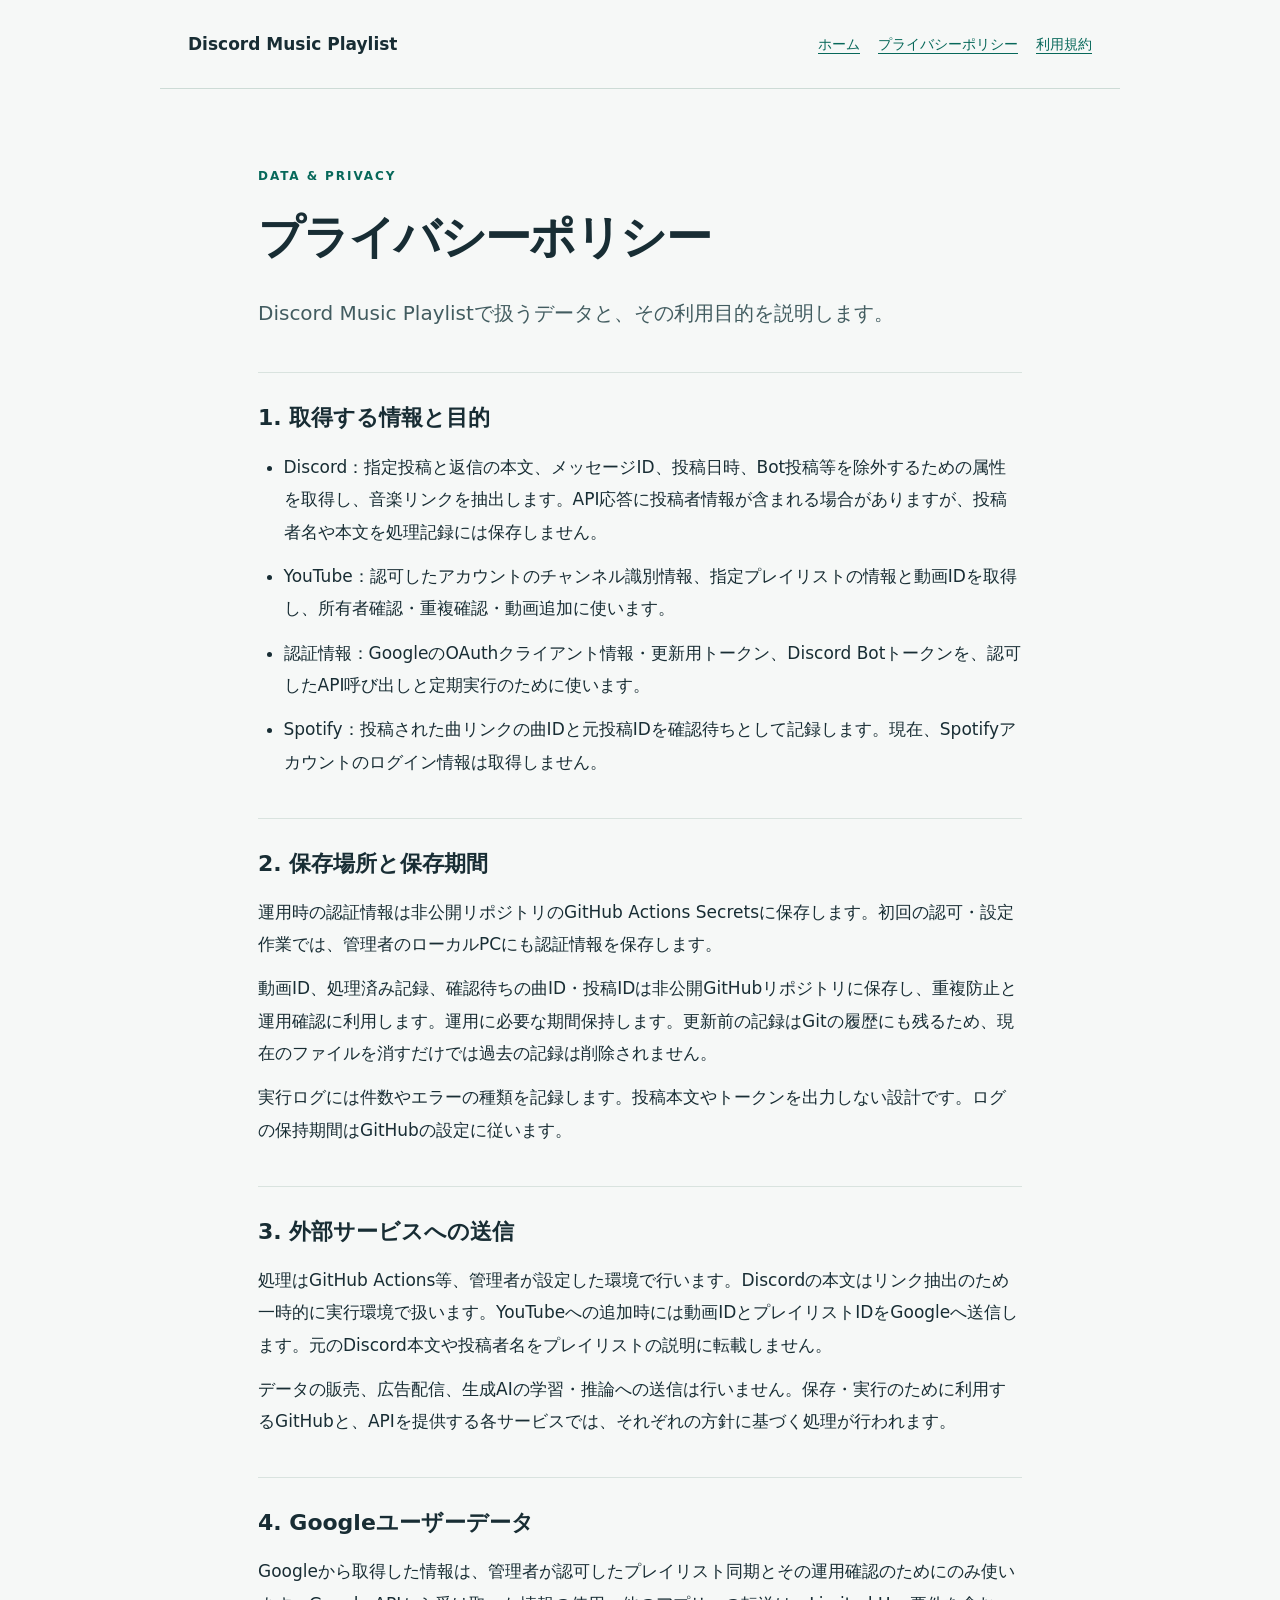
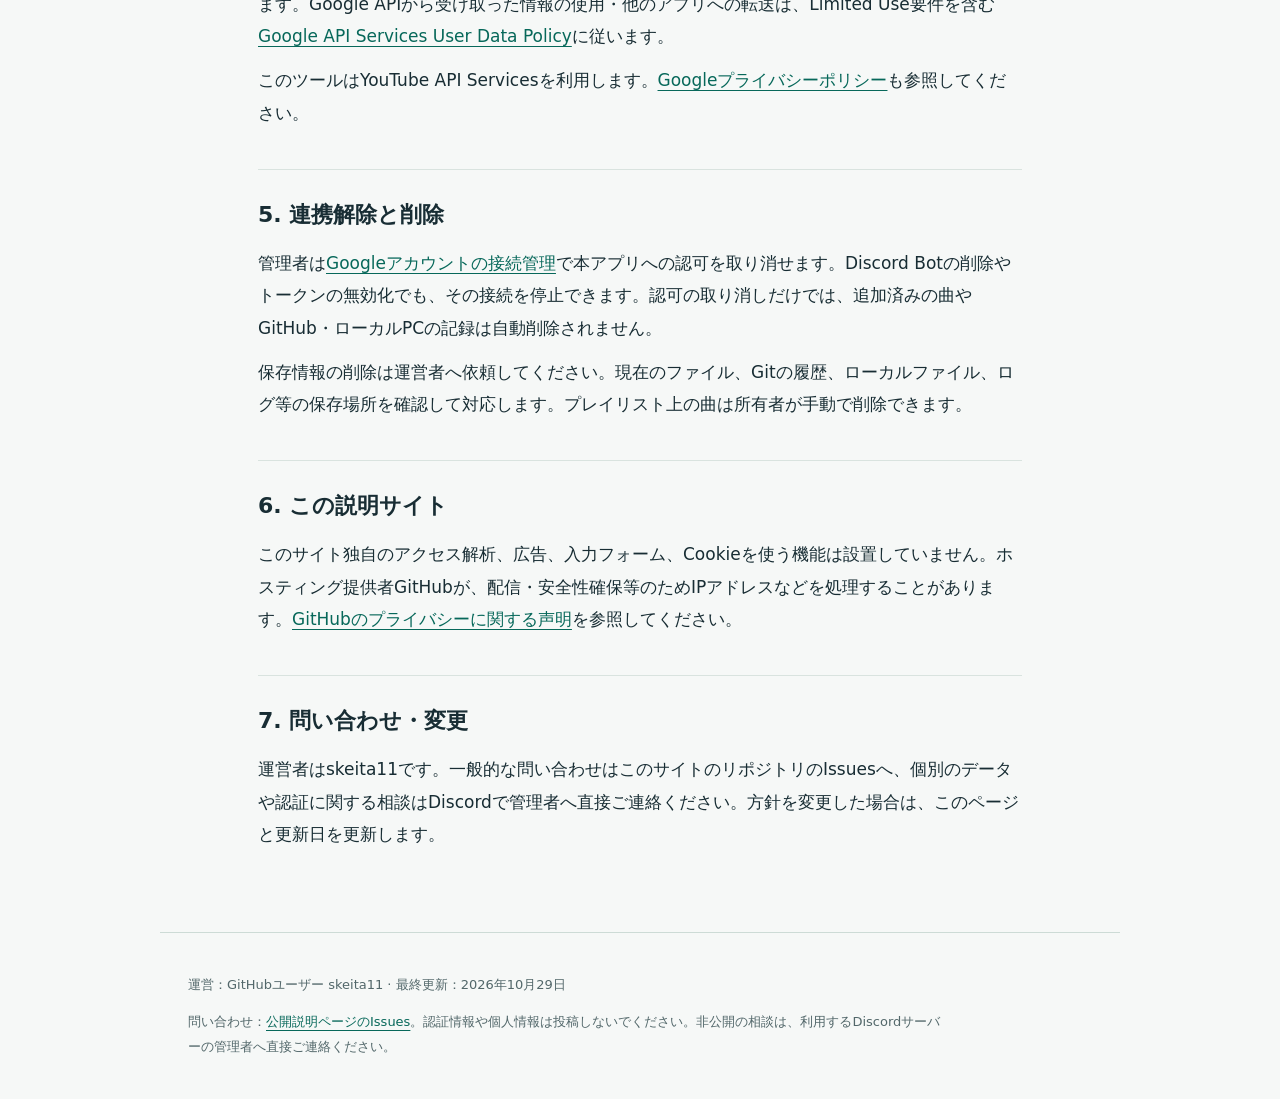
==== privacy.html @ 2ac0aaf2 "Add public app information, privacy policy and terms" ====
<!doctype html>
<html lang="ja"><head><meta charset="utf-8"><meta name="viewport" content="width=device-width,initial-scale=1"><meta name="description" content="Discord Music Playlist：個人・身内向けの音楽リンク同期ツールの説明とデータの取り扱い。"><title>プライバシーポリシー | Discord Music Playlist</title><link rel="stylesheet" href="style.css"></head><body><header><a class="brand" href="index.html">Discord Music Playlist</a><nav aria-label="メインナビゲーション"><a href="index.html">ホーム</a><a href="privacy.html">プライバシーポリシー</a><a href="terms.html">利用規約</a></nav></header><main><p class="eyebrow">DATA &amp; PRIVACY</p><h1>プライバシーポリシー</h1><p class="lead">Discord Music Playlistで扱うデータと、その利用目的を説明します。</p><section><h2>1. 取得する情報と目的</h2><ul><li>Discord：指定投稿と返信の本文、メッセージID、投稿日時、Bot投稿等を除外するための属性を取得し、音楽リンクを抽出します。API応答に投稿者情報が含まれる場合がありますが、投稿者名や本文を処理記録には保存しません。</li><li>YouTube：認可したアカウントのチャンネル識別情報、指定プレイリストの情報と動画IDを取得し、所有者確認・重複確認・動画追加に使います。</li><li>認証情報：GoogleのOAuthクライアント情報・更新用トークン、Discord Botトークンを、認可したAPI呼び出しと定期実行のために使います。</li><li>Spotify：投稿された曲リンクの曲IDと元投稿IDを確認待ちとして記録します。現在、Spotifyアカウントのログイン情報は取得しません。</li></ul></section><section><h2>2. 保存場所と保存期間</h2><p>運用時の認証情報は非公開リポジトリのGitHub Actions Secretsに保存します。初回の認可・設定作業では、管理者のローカルPCにも認証情報を保存します。</p><p>動画ID、処理済み記録、確認待ちの曲ID・投稿IDは非公開GitHubリポジトリに保存し、重複防止と運用確認に利用します。運用に必要な期間保持します。更新前の記録はGitの履歴にも残るため、現在のファイルを消すだけでは過去の記録は削除されません。</p><p>実行ログには件数やエラーの種類を記録します。投稿本文やトークンを出力しない設計です。ログの保持期間はGitHubの設定に従います。</p></section><section><h2>3. 外部サービスへの送信</h2><p>処理はGitHub Actions等、管理者が設定した環境で行います。Discordの本文はリンク抽出のため一時的に実行環境で扱います。YouTubeへの追加時には動画IDとプレイリストIDをGoogleへ送信します。元のDiscord本文や投稿者名をプレイリストの説明に転載しません。</p><p>データの販売、広告配信、生成AIの学習・推論への送信は行いません。保存・実行のために利用するGitHubと、APIを提供する各サービスでは、それぞれの方針に基づく処理が行われます。</p></section><section><h2>4. Googleユーザーデータ</h2><p>Googleから取得した情報は、管理者が認可したプレイリスト同期とその運用確認のためにのみ使います。Google APIから受け取った情報の使用・他のアプリへの転送は、Limited Use要件を含む<a href="https://developers.google.com/terms/api-services-user-data-policy">Google API Services User Data Policy</a>に従います。</p><p>このツールはYouTube API Servicesを利用します。<a href="https://policies.google.com/privacy">Googleプライバシーポリシー</a>も参照してください。</p></section><section><h2>5. 連携解除と削除</h2><p>管理者は<a href="https://myaccount.google.com/connections">Googleアカウントの接続管理</a>で本アプリへの認可を取り消せます。Discord Botの削除やトークンの無効化でも、その接続を停止できます。認可の取り消しだけでは、追加済みの曲やGitHub・ローカルPCの記録は自動削除されません。</p><p>保存情報の削除は運営者へ依頼してください。現在のファイル、Gitの履歴、ローカルファイル、ログ等の保存場所を確認して対応します。プレイリスト上の曲は所有者が手動で削除できます。</p></section><section><h2>6. この説明サイト</h2><p>このサイト独自のアクセス解析、広告、入力フォーム、Cookieを使う機能は設置していません。ホスティング提供者GitHubが、配信・安全性確保等のためIPアドレスなどを処理することがあります。<a href="https://docs.github.com/en/site-policy/privacy-policies/github-general-privacy-statement">GitHubのプライバシーに関する声明</a>を参照してください。</p></section><section><h2>7. 問い合わせ・変更</h2><p>運営者はskeita11です。一般的な問い合わせはこのサイトのリポジトリのIssuesへ、個別のデータや認証に関する相談はDiscordで管理者へ直接ご連絡ください。方針を変更した場合は、このページと更新日を更新します。</p></section></main><footer><p>運営：GitHubユーザー skeita11 · 最終更新：2026年10月29日</p><p>問い合わせ：<a href="https://github.com/skeita11/discord-music-info/issues">公開説明ページのIssues</a>。認証情報や個人情報は投稿しないでください。非公開の相談は、利用するDiscordサーバーの管理者へ直接ご連絡ください。</p></footer></body></html>
---- style.css ----
*{box-sizing:border-box}body{margin:0;background:#f6f8f7;color:#182d34;font:17px/1.9 system-ui,-apple-system,"Segoe UI",sans-serif}header,main,footer{max-width:960px;margin:auto;padding:28px}header{display:flex;align-items:center;justify-content:space-between;gap:20px;border-bottom:1px solid #cddbd6}.brand{font-weight:750;text-decoration:none;color:#182d34}nav{display:flex;flex-wrap:wrap;gap:18px;font-size:14px}a{color:#07685a;text-underline-offset:4px}a:focus-visible{outline:3px solid #138c79;outline-offset:5px}main{max-width:820px;padding-top:64px;padding-bottom:70px}.eyebrow{font-size:12px;letter-spacing:.16em;font-weight:750;color:#07685a}h1{font-size:clamp(30px,5vw,46px);line-height:1.35;letter-spacing:-.035em;margin:18px 0 26px}h2{font-size:22px;line-height:1.5;margin:0 0 16px}.lead{font-size:20px;color:#425c60}section{margin-top:40px;padding-top:28px;border-top:1px solid #d9e3df}p{margin:12px 0}li{margin-bottom:12px}ul{padding-left:1.5em}.button{display:inline-block;background:#0b6558;color:white;border-radius:8px;padding:10px 18px;margin:10px 12px 10px 0;text-decoration:none;font-weight:650}footer{border-top:1px solid #cddbd6;color:#52676a;font-size:13px}footer p{max-width:760px}@media(max-width:680px){header{align-items:flex-start;flex-direction:column;padding:22px}main{padding:36px 22px}nav{gap:14px;font-size:13px}footer{padding:22px}.lead{font-size:18px}}
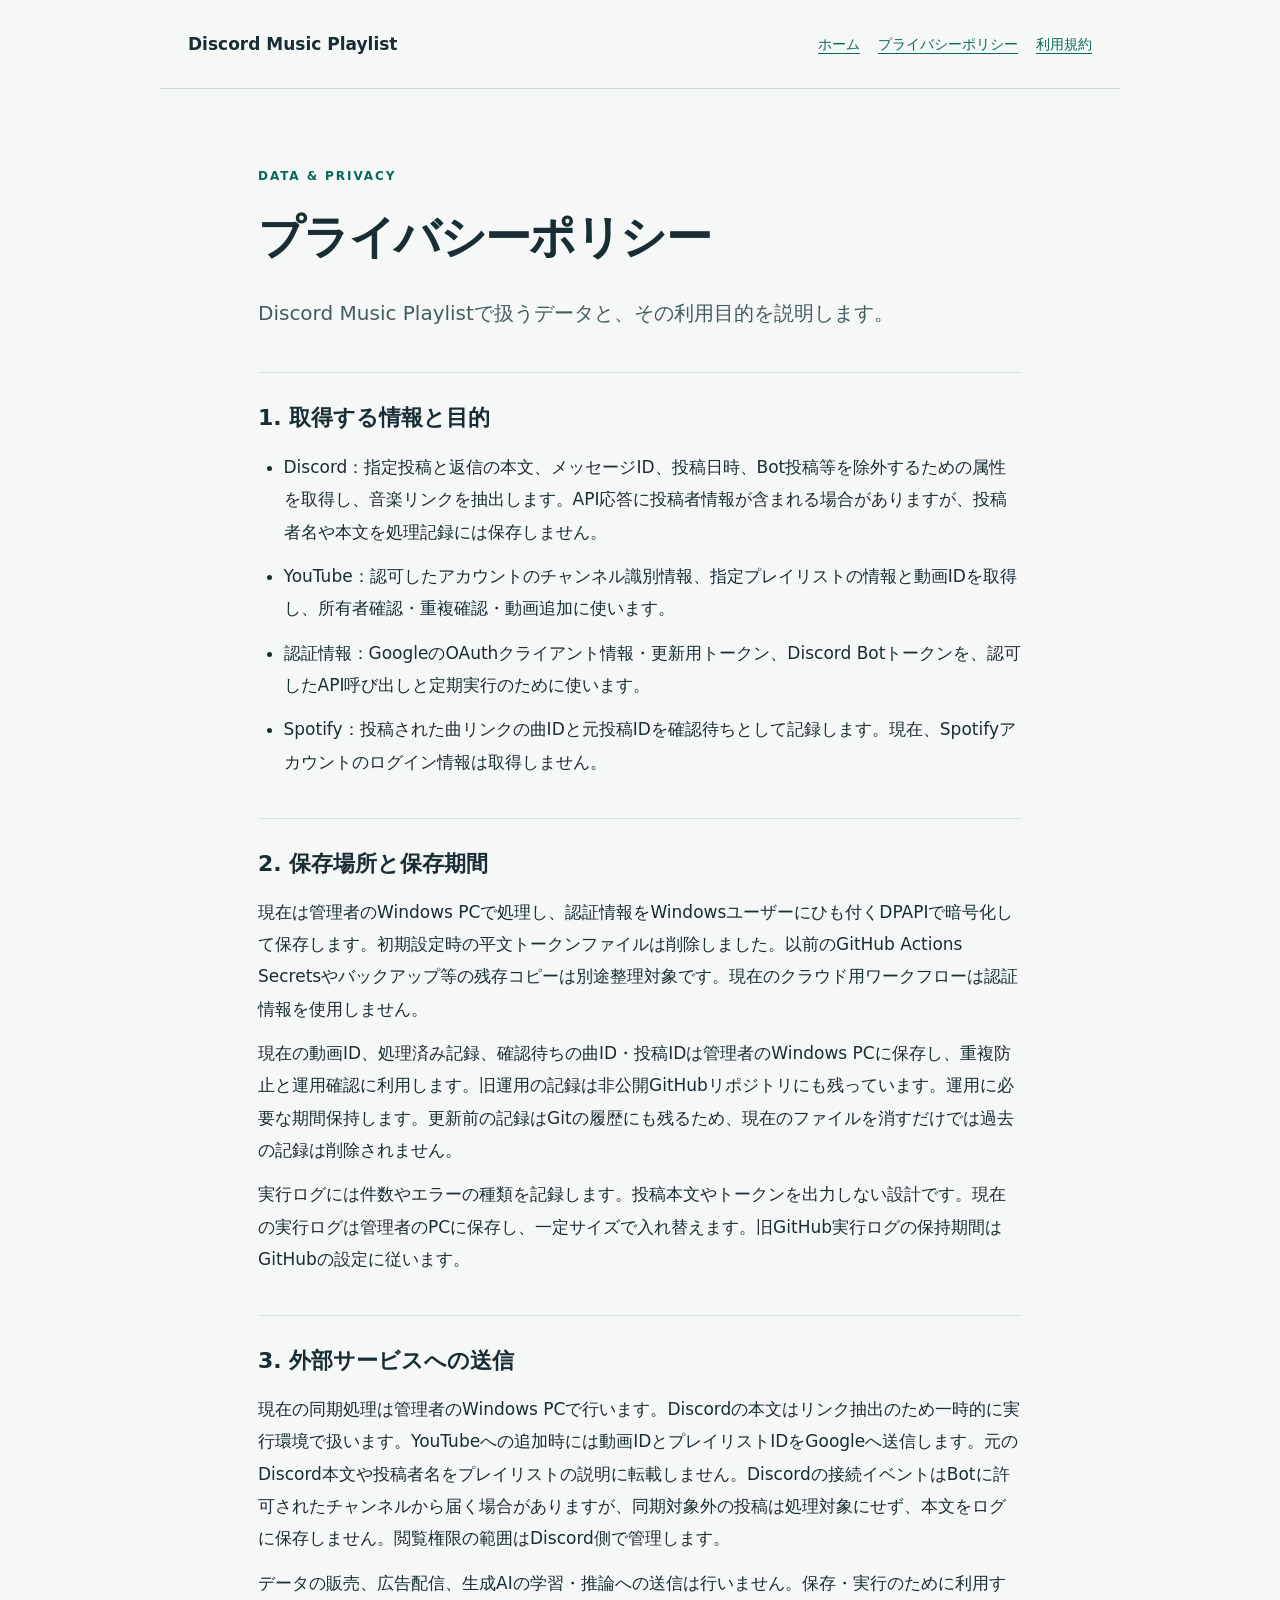
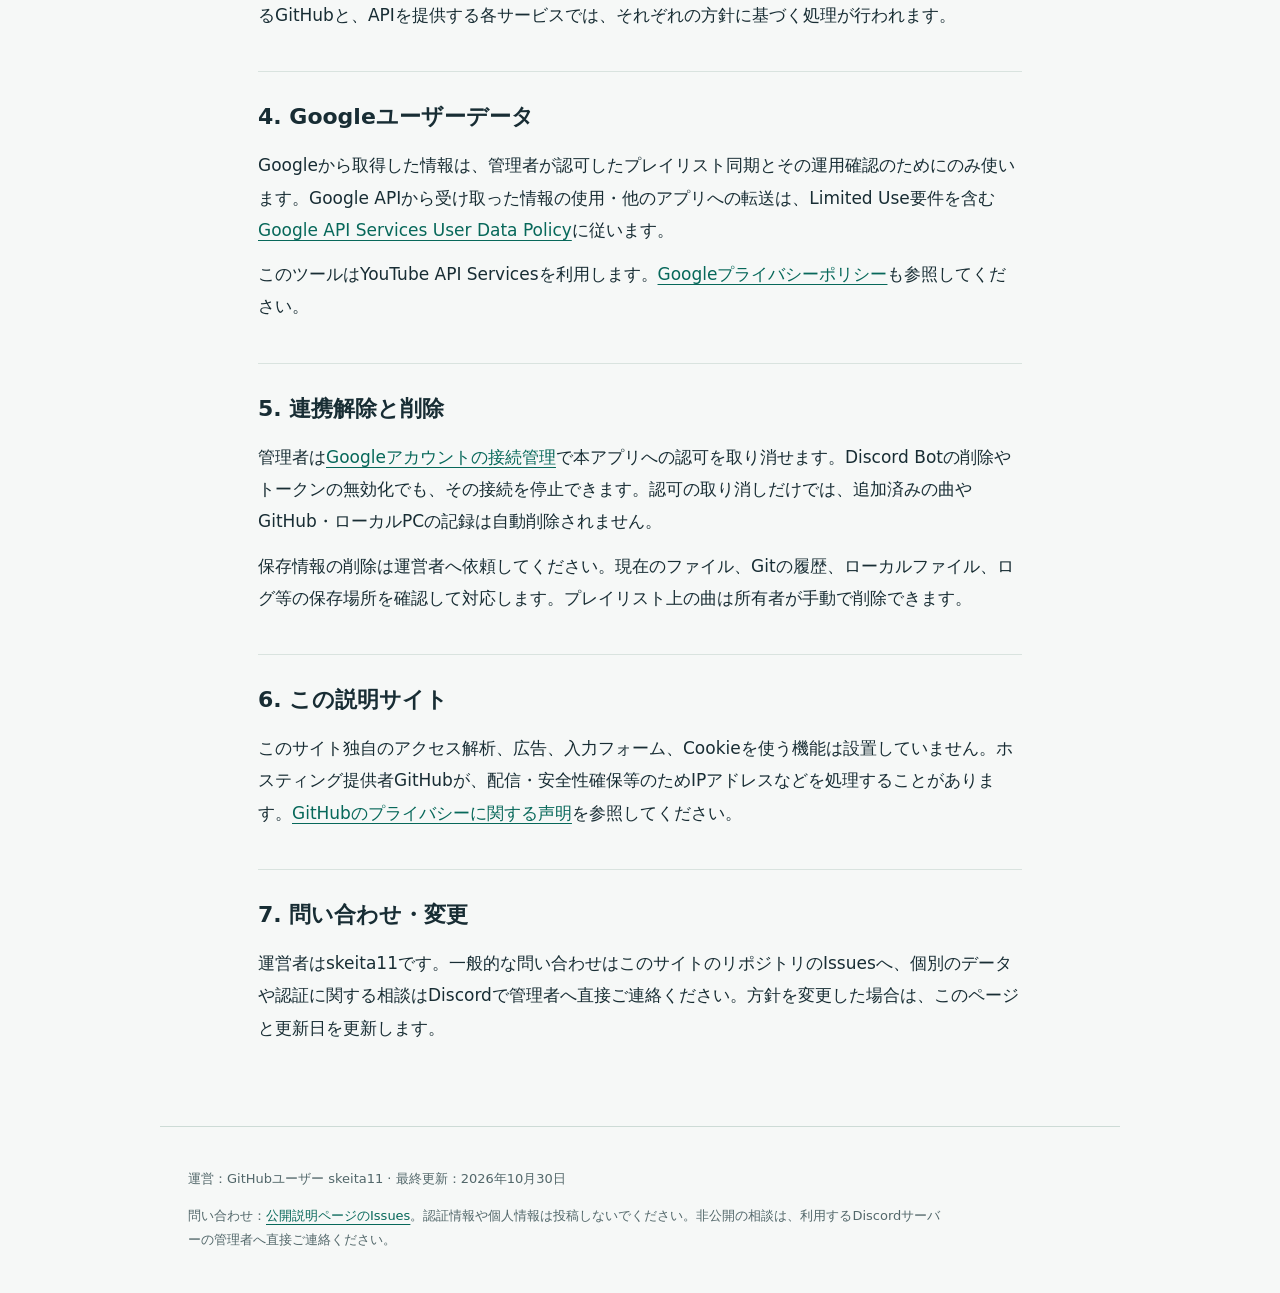
==== commit 7123a9ab: "Describe Windows processing and encrypted credential storage" ====
--- a/privacy.html
+++ b/privacy.html
@@ -1,2 +1,2 @@
 <!doctype html>
-<html lang="ja"><head><meta charset="utf-8"><meta name="viewport" content="width=device-width,initial-scale=1"><meta name="description" content="Discord Music Playlist：個人・身内向けの音楽リンク同期ツールの説明とデータの取り扱い。"><title>プライバシーポリシー | Discord Music Playlist</title><link rel="stylesheet" href="style.css"></head><body><header><a class="brand" href="index.html">Discord Music Playlist</a><nav aria-label="メインナビゲーション"><a href="index.html">ホーム</a><a href="privacy.html">プライバシーポリシー</a><a href="terms.html">利用規約</a></nav></header><main><p class="eyebrow">DATA &amp; PRIVACY</p><h1>プライバシーポリシー</h1><p class="lead">Discord Music Playlistで扱うデータと、その利用目的を説明します。</p><section><h2>1. 取得する情報と目的</h2><ul><li>Discord：指定投稿と返信の本文、メッセージID、投稿日時、Bot投稿等を除外するための属性を取得し、音楽リンクを抽出します。API応答に投稿者情報が含まれる場合がありますが、投稿者名や本文を処理記録には保存しません。</li><li>YouTube：認可したアカウントのチャンネル識別情報、指定プレイリストの情報と動画IDを取得し、所有者確認・重複確認・動画追加に使います。</li><li>認証情報：GoogleのOAuthクライアント情報・更新用トークン、Discord Botトークンを、認可したAPI呼び出しと定期実行のために使います。</li><li>Spotify：投稿された曲リンクの曲IDと元投稿IDを確認待ちとして記録します。現在、Spotifyアカウントのログイン情報は取得しません。</li></ul></section><section><h2>2. 保存場所と保存期間</h2><p>運用時の認証情報は非公開リポジトリのGitHub Actions Secretsに保存します。初回の認可・設定作業では、管理者のローカルPCにも認証情報を保存します。</p><p>動画ID、処理済み記録、確認待ちの曲ID・投稿IDは非公開GitHubリポジトリに保存し、重複防止と運用確認に利用します。運用に必要な期間保持します。更新前の記録はGitの履歴にも残るため、現在のファイルを消すだけでは過去の記録は削除されません。</p><p>実行ログには件数やエラーの種類を記録します。投稿本文やトークンを出力しない設計です。ログの保持期間はGitHubの設定に従います。</p></section><section><h2>3. 外部サービスへの送信</h2><p>処理はGitHub Actions等、管理者が設定した環境で行います。Discordの本文はリンク抽出のため一時的に実行環境で扱います。YouTubeへの追加時には動画IDとプレイリストIDをGoogleへ送信します。元のDiscord本文や投稿者名をプレイリストの説明に転載しません。</p><p>データの販売、広告配信、生成AIの学習・推論への送信は行いません。保存・実行のために利用するGitHubと、APIを提供する各サービスでは、それぞれの方針に基づく処理が行われます。</p></section><section><h2>4. Googleユーザーデータ</h2><p>Googleから取得した情報は、管理者が認可したプレイリスト同期とその運用確認のためにのみ使います。Google APIから受け取った情報の使用・他のアプリへの転送は、Limited Use要件を含む<a href="https://developers.google.com/terms/api-services-user-data-policy">Google API Services User Data Policy</a>に従います。</p><p>このツールはYouTube API Servicesを利用します。<a href="https://policies.google.com/privacy">Googleプライバシーポリシー</a>も参照してください。</p></section><section><h2>5. 連携解除と削除</h2><p>管理者は<a href="https://myaccount.google.com/connections">Googleアカウントの接続管理</a>で本アプリへの認可を取り消せます。Discord Botの削除やトークンの無効化でも、その接続を停止できます。認可の取り消しだけでは、追加済みの曲やGitHub・ローカルPCの記録は自動削除されません。</p><p>保存情報の削除は運営者へ依頼してください。現在のファイル、Gitの履歴、ローカルファイル、ログ等の保存場所を確認して対応します。プレイリスト上の曲は所有者が手動で削除できます。</p></section><section><h2>6. この説明サイト</h2><p>このサイト独自のアクセス解析、広告、入力フォーム、Cookieを使う機能は設置していません。ホスティング提供者GitHubが、配信・安全性確保等のためIPアドレスなどを処理することがあります。<a href="https://docs.github.com/en/site-policy/privacy-policies/github-general-privacy-statement">GitHubのプライバシーに関する声明</a>を参照してください。</p></section><section><h2>7. 問い合わせ・変更</h2><p>運営者はskeita11です。一般的な問い合わせはこのサイトのリポジトリのIssuesへ、個別のデータや認証に関する相談はDiscordで管理者へ直接ご連絡ください。方針を変更した場合は、このページと更新日を更新します。</p></section></main><footer><p>運営：GitHubユーザー skeita11 · 最終更新：2026年10月29日</p><p>問い合わせ：<a href="https://github.com/skeita11/discord-music-info/issues">公開説明ページのIssues</a>。認証情報や個人情報は投稿しないでください。非公開の相談は、利用するDiscordサーバーの管理者へ直接ご連絡ください。</p></footer></body></html>+<html lang="ja"><head><meta charset="utf-8"><meta name="viewport" content="width=device-width,initial-scale=1"><meta name="description" content="Discord Music Playlist：個人・身内向けの音楽リンク同期ツールの説明とデータの取り扱い。"><title>プライバシーポリシー | Discord Music Playlist</title><link rel="stylesheet" href="style.css"></head><body><header><a class="brand" href="index.html">Discord Music Playlist</a><nav aria-label="メインナビゲーション"><a href="index.html">ホーム</a><a href="privacy.html">プライバシーポリシー</a><a href="terms.html">利用規約</a></nav></header><main><p class="eyebrow">DATA &amp; PRIVACY</p><h1>プライバシーポリシー</h1><p class="lead">Discord Music Playlistで扱うデータと、その利用目的を説明します。</p><section><h2>1. 取得する情報と目的</h2><ul><li>Discord：指定投稿と返信の本文、メッセージID、投稿日時、Bot投稿等を除外するための属性を取得し、音楽リンクを抽出します。API応答に投稿者情報が含まれる場合がありますが、投稿者名や本文を処理記録には保存しません。</li><li>YouTube：認可したアカウントのチャンネル識別情報、指定プレイリストの情報と動画IDを取得し、所有者確認・重複確認・動画追加に使います。</li><li>認証情報：GoogleのOAuthクライアント情報・更新用トークン、Discord Botトークンを、認可したAPI呼び出しと定期実行のために使います。</li><li>Spotify：投稿された曲リンクの曲IDと元投稿IDを確認待ちとして記録します。現在、Spotifyアカウントのログイン情報は取得しません。</li></ul></section><section><h2>2. 保存場所と保存期間</h2><p>現在は管理者のWindows PCで処理し、認証情報をWindowsユーザーにひも付くDPAPIで暗号化して保存します。初期設定時の平文トークンファイルは削除しました。以前のGitHub Actions Secretsやバックアップ等の残存コピーは別途整理対象です。現在のクラウド用ワークフローは認証情報を使用しません。</p><p>現在の動画ID、処理済み記録、確認待ちの曲ID・投稿IDは管理者のWindows PCに保存し、重複防止と運用確認に利用します。旧運用の記録は非公開GitHubリポジトリにも残っています。運用に必要な期間保持します。更新前の記録はGitの履歴にも残るため、現在のファイルを消すだけでは過去の記録は削除されません。</p><p>実行ログには件数やエラーの種類を記録します。投稿本文やトークンを出力しない設計です。現在の実行ログは管理者のPCに保存し、一定サイズで入れ替えます。旧GitHub実行ログの保持期間はGitHubの設定に従います。</p></section><section><h2>3. 外部サービスへの送信</h2><p>現在の同期処理は管理者のWindows PCで行います。Discordの本文はリンク抽出のため一時的に実行環境で扱います。YouTubeへの追加時には動画IDとプレイリストIDをGoogleへ送信します。元のDiscord本文や投稿者名をプレイリストの説明に転載しません。Discordの接続イベントはBotに許可されたチャンネルから届く場合がありますが、同期対象外の投稿は処理対象にせず、本文をログに保存しません。閲覧権限の範囲はDiscord側で管理します。</p><p>データの販売、広告配信、生成AIの学習・推論への送信は行いません。保存・実行のために利用するGitHubと、APIを提供する各サービスでは、それぞれの方針に基づく処理が行われます。</p></section><section><h2>4. Googleユーザーデータ</h2><p>Googleから取得した情報は、管理者が認可したプレイリスト同期とその運用確認のためにのみ使います。Google APIから受け取った情報の使用・他のアプリへの転送は、Limited Use要件を含む<a href="https://developers.google.com/terms/api-services-user-data-policy">Google API Services User Data Policy</a>に従います。</p><p>このツールはYouTube API Servicesを利用します。<a href="https://policies.google.com/privacy">Googleプライバシーポリシー</a>も参照してください。</p></section><section><h2>5. 連携解除と削除</h2><p>管理者は<a href="https://myaccount.google.com/connections">Googleアカウントの接続管理</a>で本アプリへの認可を取り消せます。Discord Botの削除やトークンの無効化でも、その接続を停止できます。認可の取り消しだけでは、追加済みの曲やGitHub・ローカルPCの記録は自動削除されません。</p><p>保存情報の削除は運営者へ依頼してください。現在のファイル、Gitの履歴、ローカルファイル、ログ等の保存場所を確認して対応します。プレイリスト上の曲は所有者が手動で削除できます。</p></section><section><h2>6. この説明サイト</h2><p>このサイト独自のアクセス解析、広告、入力フォーム、Cookieを使う機能は設置していません。ホスティング提供者GitHubが、配信・安全性確保等のためIPアドレスなどを処理することがあります。<a href="https://docs.github.com/en/site-policy/privacy-policies/github-general-privacy-statement">GitHubのプライバシーに関する声明</a>を参照してください。</p></section><section><h2>7. 問い合わせ・変更</h2><p>運営者はskeita11です。一般的な問い合わせはこのサイトのリポジトリのIssuesへ、個別のデータや認証に関する相談はDiscordで管理者へ直接ご連絡ください。方針を変更した場合は、このページと更新日を更新します。</p></section></main><footer><p>運営：GitHubユーザー skeita11 · 最終更新：2026年10月30日</p><p>問い合わせ：<a href="https://github.com/skeita11/discord-music-info/issues">公開説明ページのIssues</a>。認証情報や個人情報は投稿しないでください。非公開の相談は、利用するDiscordサーバーの管理者へ直接ご連絡ください。</p></footer></body></html>
